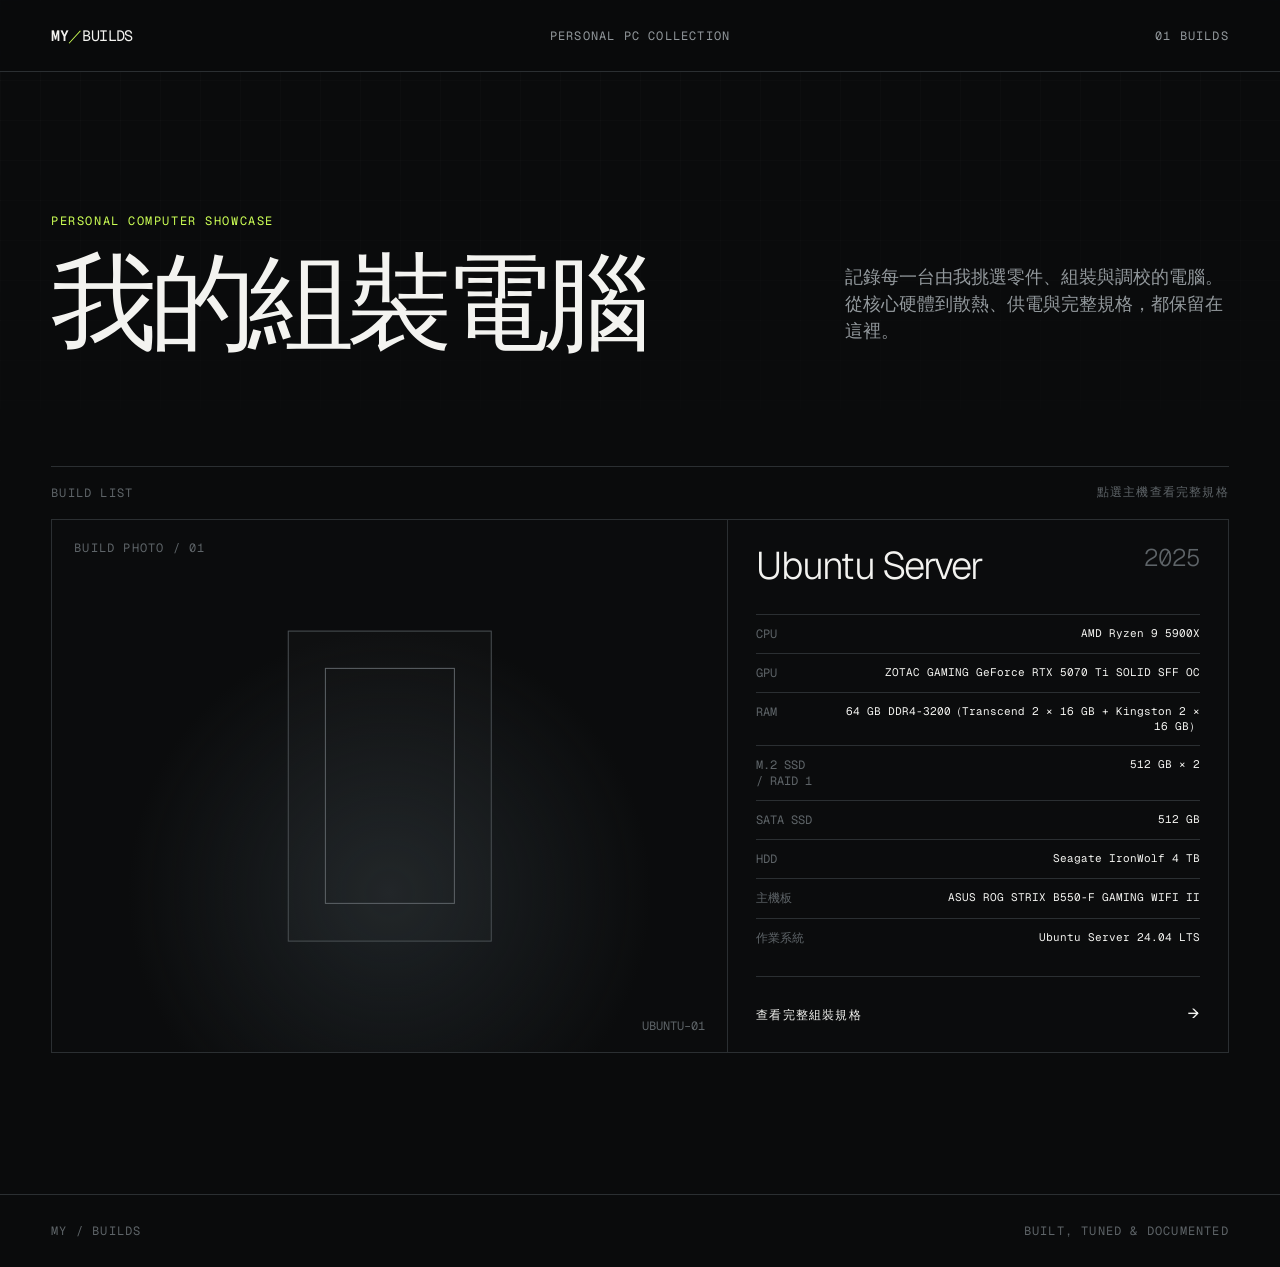
==== index.html @ 824e449a "feat: 建立 PC 硬體展示網站" ====
<!doctype html><html lang="zh-Hant"><head><meta charset="utf-8"><meta name="viewport" content="width=device-width,initial-scale=1"><meta name="theme-color" content="#0a0b0c"><title>MY BUILDS — 個人組裝電腦</title><link rel="preconnect" href="https://fonts.googleapis.com"><link rel="preconnect" href="https://fonts.gstatic.com" crossorigin><link href="https://fonts.googleapis.com/css2?family=Geist:wght@300;400;500;600&family=Geist+Mono:wght@300;400;500;600&display=swap" rel="stylesheet"><link rel="stylesheet" href="assets/css/styles.css?v=12"></head><body><a class="skip-link" href="#builds">跳至主內容</a><header class="site-header"><a class="brand" href="index.html"><b>MY</b><span>／</span>BUILDS</a><p>PERSONAL PC COLLECTION</p><span class="build-count" data-build-count></span></header><main><section class="home-intro"><div><p class="kicker">PERSONAL COMPUTER SHOWCASE</p><h1>我的組裝電腦</h1></div><p class="intro-copy">記錄每一台由我挑選零件、組裝與調校的電腦。從核心硬體到散熱、供電與完整規格，都保留在這裡。</p></section><section class="builds" id="builds" aria-label="我的主機"><header class="list-header"><span>BUILD LIST</span><span>點選主機查看完整規格</span></header><div class="build-grid" id="build-grid"></div></section></main><footer class="site-footer"><span>MY / BUILDS</span><span>BUILT, TUNED & DOCUMENTED</span></footer><script src="assets/js/data.js?v=12"></script><script src="assets/js/archive.js?v=12"></script></body></html>
---- assets/css/styles.css ----
@import url('https://fonts.googleapis.com/css2?family=Geist:wght@300;400;500;600&family=Geist+Mono:wght@300;400;500;600&display=swap');
:root{--bg:#0a0b0c;--panel:#101214;--panel-2:#15181b;--ink:#f3f3f0;--muted:#92989c;--dim:#5e6468;--line:#2b2f32;--line-hi:#4a5054;--lime:#ccff55;--sans:'Geist',Arial,sans-serif;--mono:'Geist Mono',monospace;--pad:clamp(20px,4vw,64px);--max:1540px}*{box-sizing:border-box}html{background:var(--bg);scroll-behavior:smooth}body{margin:0;background:var(--bg);color:var(--ink);font-family:var(--sans);font-size:18px;line-height:1.5;-webkit-font-smoothing:antialiased}body:before{content:"";position:fixed;inset:0;pointer-events:none;background-image:linear-gradient(rgba(255,255,255,.018) 1px,transparent 1px),linear-gradient(90deg,rgba(255,255,255,.018) 1px,transparent 1px);background-size:40px 40px;mask-image:linear-gradient(#000,transparent 65%)}a{color:inherit;text-decoration:none}button{font:inherit;color:inherit}.skip-link{position:fixed;top:-80px;left:16px;background:var(--ink);color:var(--bg);padding:12px;z-index:50}.skip-link:focus{top:16px}:focus-visible{outline:1px solid var(--lime);outline-offset:4px}.site-header,main,.site-footer{position:relative;z-index:1}.site-header{height:72px;padding:0 var(--pad);display:grid;grid-template-columns:1fr auto 1fr;align-items:center;border-bottom:1px solid var(--line);background:rgba(10,11,12,.93);backdrop-filter:blur(12px);position:sticky;top:0;z-index:20}.brand{font:400 15px/1 var(--mono);letter-spacing:-.04em}.brand b{font-weight:600}.brand span{color:var(--lime)}.site-header p,.build-count{margin:0;color:var(--muted);font:12px var(--mono);letter-spacing:.1em}.build-count{text-align:right}.home-intro{max-width:var(--max);margin:auto;padding:clamp(82px,11vw,170px) var(--pad) clamp(72px,9vw,136px);display:grid;grid-template-columns:1.3fr .7fr;align-items:end;gap:80px}.kicker{color:var(--lime);font:12px var(--mono);letter-spacing:.13em;margin:0 0 24px}.home-intro h1{font-size:clamp(54px,8.3vw,128px);line-height:.92;letter-spacing:-.07em;font-weight:300;margin:0}.intro-copy{color:var(--muted);max-width:34em;margin:0 0 7px;font-size:18px}.builds{max-width:var(--max);margin:auto;padding:0 var(--pad) clamp(100px,11vw,170px)}.list-header{height:54px;border-top:1px solid var(--line);border-bottom:1px solid var(--line);display:flex;align-items:center;justify-content:space-between;color:var(--dim);font:12px var(--mono);letter-spacing:.1em}.build-grid{display:grid;grid-template-columns:repeat(2,minmax(0,1fr));border-left:1px solid var(--line)}.build-grid[data-count="1"]{grid-template-columns:1fr}.build-grid[data-count="1"] .build-card{display:grid;grid-template-columns:1.15fr .85fr}.build-grid[data-count="1"] .build-visual{aspect-ratio:auto;border-bottom:0;border-right:1px solid var(--line)}.build-card{border-right:1px solid var(--line);border-bottom:1px solid var(--line);background:rgba(255,255,255,.006);transition:background .25s ease}.build-card:hover{background:var(--panel)}.build-visual{aspect-ratio:16/8.5;border-bottom:1px solid var(--line);position:relative;overflow:hidden;background:radial-gradient(circle at 50% 70%,#1e2326 0,transparent 52%)}.build-visual:before,.build-visual:after{content:"";position:absolute;left:50%;top:50%;transform:translate(-50%,-50%);border:1px solid var(--line-hi)}.build-visual:before{width:30%;height:58%;background:rgba(255,255,255,.015)}.build-visual:after{width:19%;height:44%;border-color:var(--dim)}.visual-label{position:absolute;left:22px;top:20px;color:var(--dim);font:12px var(--mono);letter-spacing:.1em}.visual-code{position:absolute;right:22px;bottom:18px;color:var(--dim);font:12px var(--mono)}.build-card:hover .build-visual:after{border-color:var(--lime)}.build-body{padding:26px 28px 28px}.build-top{display:grid;grid-template-columns:1fr auto;gap:24px;align-items:start}.build-top h2{font-size:clamp(27px,3vw,44px);line-height:1;letter-spacing:-.05em;font-weight:300;margin:0}.build-purpose{color:var(--muted);font-size:15px;margin:10px 0 0}.build-year{font:300 24px/1 var(--mono);color:var(--dim)}.quick-specs{margin:30px 0 0;border-top:1px solid var(--line)}.quick-spec{display:grid;grid-template-columns:58px 1fr;padding:11px 0;border-bottom:1px solid var(--line);gap:15px}.quick-spec:last-child{border-bottom:0}.quick-spec dt{color:var(--dim);font:12px var(--mono)}.quick-spec dd{margin:0;font:11px var(--mono);text-align:right}.view-build{height:48px;border-top:1px solid var(--line);display:flex;align-items:end;justify-content:space-between;margin-top:18px;padding-top:18px;font:12px var(--mono);letter-spacing:.1em}.view-build i{font-style:normal;font-size:18px;transition:.25s}.build-card:hover .view-build i{color:var(--lime);transform:translateX(5px)}.site-footer{padding:28px var(--pad);border-top:1px solid var(--line);display:flex;justify-content:space-between;color:var(--dim);font:12px var(--mono);letter-spacing:.1em}
/* detail */.detail-main{max-width:var(--max);margin:auto;padding:0 var(--pad)}.breadcrumb{height:58px;display:flex;gap:12px;align-items:center;color:var(--dim);font:12px var(--mono);border-bottom:1px solid var(--line)}.breadcrumb a:hover{color:var(--ink)}.build-hero{padding:clamp(52px,7vw,100px) 0 clamp(74px,9vw,138px);display:grid;grid-template-columns:minmax(0,1.15fr) minmax(360px,.85fr);gap:clamp(50px,7vw,110px);align-items:center}.hero-photo{aspect-ratio:4/3;border:1px solid var(--line);background:radial-gradient(circle at 50% 62%,#22282b 0,transparent 53%);position:relative;overflow:hidden}.hero-photo:before,.hero-photo:after{content:"";position:absolute;left:50%;top:50%;transform:translate(-50%,-50%);border:1px solid var(--line-hi)}.hero-photo:before{width:32%;height:59%;background:rgba(255,255,255,.014)}.hero-photo:after{width:21%;height:45%;border-color:var(--dim)}.hero-photo span{position:absolute;left:20px;top:18px;color:var(--dim);font:12px var(--mono)}.hero-info .record{color:var(--lime);font:12px var(--mono);letter-spacing:.12em}.hero-info h1{font-size:clamp(54px,7vw,104px);font-weight:300;line-height:.88;letter-spacing:-.07em;margin:25px 0 18px}.hero-purpose{color:var(--muted);font-size:16px;margin:0 0 44px}.hero-facts{border-top:1px solid var(--line)}.hero-fact{display:grid;grid-template-columns:76px 1fr;gap:20px;padding:14px 0;border-bottom:1px solid var(--line)}.hero-fact dt{color:var(--dim);font:12px var(--mono)}.hero-fact dd{font:12px var(--mono);margin:0;text-align:right}.content-section{padding:clamp(72px,8vw,120px) 0;border-top:1px solid var(--line)}.section-title{display:grid;grid-template-columns:26% 1fr;gap:30px;margin-bottom:50px}.section-title span{color:var(--lime);font:12px var(--mono);letter-spacing:.1em}.section-title h2{font-size:clamp(34px,4.7vw,66px);line-height:.95;letter-spacing:-.055em;font-weight:300;margin:0}.overview-grid{display:grid;grid-template-columns:repeat(4,1fr);border:1px solid var(--line)}.overview-card{min-height:170px;padding:24px;display:flex;flex-direction:column;justify-content:space-between;border-right:1px solid var(--line)}.overview-card:last-child{border:0}.overview-card label{color:var(--dim);font:12px var(--mono)}.overview-card strong{font:300 clamp(22px,2.4vw,36px)/1 var(--mono);letter-spacing:-.05em}.overview-card p{color:var(--muted);font-size:14px;margin:0}.carousel{display:grid;grid-auto-flow:column;grid-auto-columns:minmax(330px,44%);gap:14px;overflow-x:auto;scroll-snap-type:x mandatory;scrollbar-width:none;overscroll-behavior-x:contain}.carousel::-webkit-scrollbar{display:none}.part-card{min-height:360px;border:1px solid var(--line);background:var(--panel);padding:22px;scroll-snap-align:start;display:flex;flex-direction:column}.part-card .placeholder{flex:1;display:grid;place-items:center;color:var(--line-hi);font:300 clamp(44px,6vw,88px) var(--mono)}.part-card footer{border-top:1px solid var(--line);padding-top:16px;display:flex;justify-content:space-between}.part-card footer span:first-child{font-size:15px}.part-card footer span:last-child{color:var(--dim);font:12px var(--mono)}.carousel-actions{display:flex;justify-content:flex-end;gap:8px;margin-top:14px}.carousel-btn{width:48px;height:48px;background:transparent;border:1px solid var(--line);cursor:pointer}.carousel-btn:hover{border-color:var(--ink)}.system-grid{display:grid;grid-template-columns:repeat(3,1fr);border-top:1px solid var(--line)}.system-card{padding:26px 28px 40px 0;border-bottom:1px solid var(--line)}.system-card:not(:nth-child(3n)){border-right:1px solid var(--line);padding-right:28px}.system-card:not(:nth-child(3n+1)){padding-left:28px}.system-card .num{color:var(--dim);font:12px var(--mono)}.system-card h3{font-size:24px;font-weight:400;margin:46px 0 14px}.system-card>p{color:var(--muted);font-size:15px;min-height:40px}.system-card dl{margin:24px 0 0}.system-card dl div{display:flex;justify-content:space-between;gap:14px;padding:11px 0;border-top:1px solid var(--line);font:12px var(--mono)}.system-card dt{color:var(--dim)}.system-card dd{margin:0;text-align:right}.spec-table{border-top:1px solid var(--line)}.spec-group{display:grid;grid-template-columns:22% 78%;border-bottom:1px solid var(--line)}.spec-group h3{margin:0;padding:24px 18px 24px 0;color:var(--lime);font:500 14px var(--mono);letter-spacing:.08em}.spec-rows{border-left:1px solid var(--line)}.spec-row{display:grid;grid-template-columns:34% 66%;min-height:54px;border-bottom:1px solid var(--line)}.spec-row:last-child{border-bottom:0}.spec-row dt,.spec-row dd{margin:0;padding:16px 20px}.spec-row dt{color:var(--muted);font-size:16px}.spec-row dd{border-left:1px solid var(--line);font:15px/1.55 var(--mono)}
.reveal{animation:fade-up .65s cubic-bezier(.2,.7,.1,1) both}@keyframes fade-up{from{opacity:0;transform:translateY(12px)}to{opacity:1;transform:none}}@media(prefers-reduced-motion:reduce){html{scroll-behavior:auto}*,*:before,*:after{animation-duration:.01ms!important;transition-duration:.01ms!important}}
@media(max-width:900px){.home-intro{grid-template-columns:1fr;gap:38px}.build-hero{grid-template-columns:1fr}.hero-photo{order:2}.hero-info{order:1}.overview-grid{grid-template-columns:1fr 1fr}.overview-card:nth-child(2){border-right:0}.overview-card:nth-child(-n+2){border-bottom:1px solid var(--line)}.section-title{grid-template-columns:1fr}.system-grid{grid-template-columns:1fr}.system-card,.system-card:not(:nth-child(3n)),.system-card:not(:nth-child(3n+1)){padding:26px 0 38px;border-right:0}.spec-group{grid-template-columns:1fr}.spec-group h3{padding-bottom:14px}.spec-rows{border-left:0}.carousel{grid-auto-columns:72%}}
@media(max-width:640px){:root{--pad:20px}.site-header{height:62px;grid-template-columns:1fr auto}.site-header p{display:none}.home-intro{padding-top:72px;padding-bottom:68px}.home-intro h1{font-size:clamp(48px,15vw,68px)}.intro-copy{font-size:14px}.list-header span:last-child{display:none}.build-grid{grid-template-columns:1fr}.build-grid[data-count="1"] .build-card{display:block}.build-grid[data-count="1"] .build-visual{aspect-ratio:16/9;border-right:0;border-bottom:1px solid var(--line)}.build-visual{aspect-ratio:16/9}.build-body{padding:22px 20px 24px}.build-top h2{font-size:34px}.site-footer{padding-inline:20px}.detail-main{padding:0 20px}.build-hero{padding-top:54px;gap:52px}.hero-info h1{font-size:clamp(52px,16vw,76px)}.hero-photo{aspect-ratio:1/1}.section-title{margin-bottom:36px}.content-section{padding:70px 0}.overview-grid{grid-template-columns:1fr}.overview-card,.overview-card:nth-child(2){border-right:0;border-bottom:1px solid var(--line);min-height:140px}.overview-card:last-child{border-bottom:0}.carousel{grid-auto-columns:88%}.part-card{min-height:310px}.spec-row{grid-template-columns:42% 58%}.spec-row dt,.spec-row dd{padding:14px 9px;font-size:10px}}
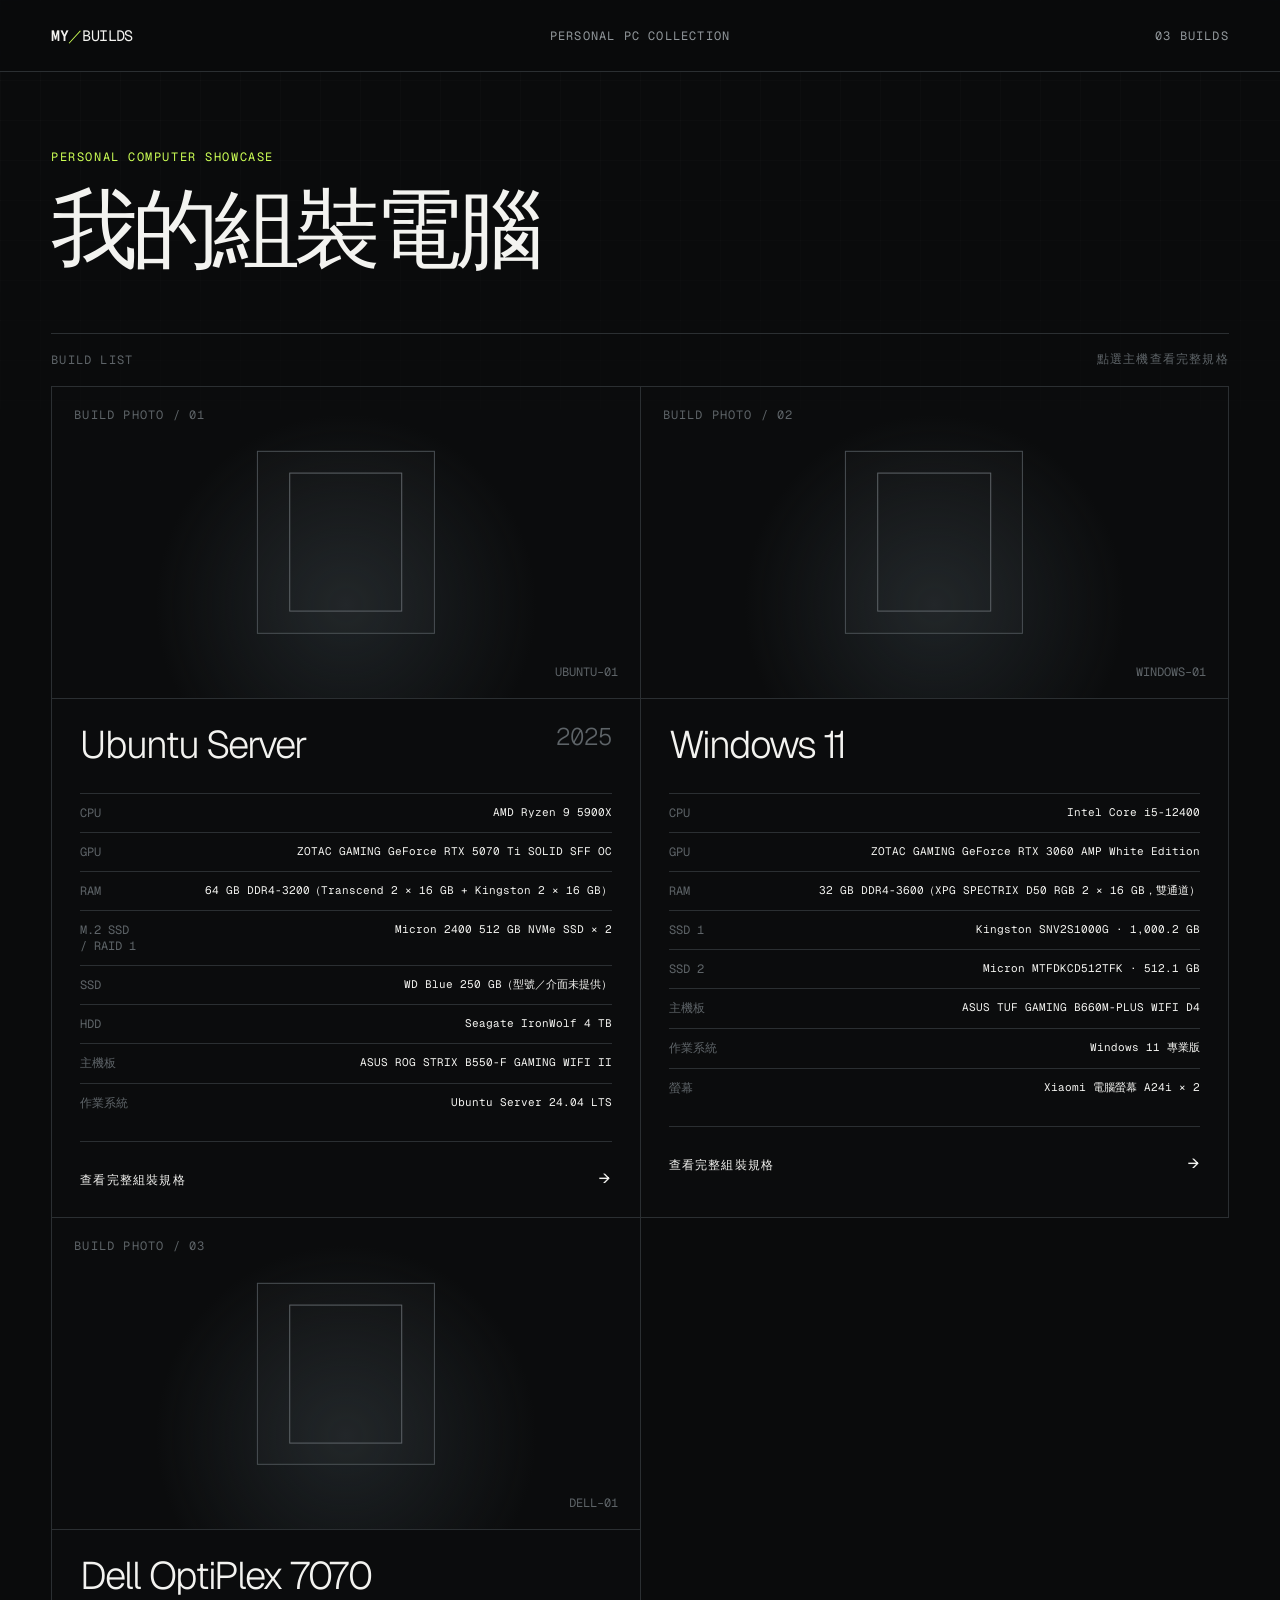
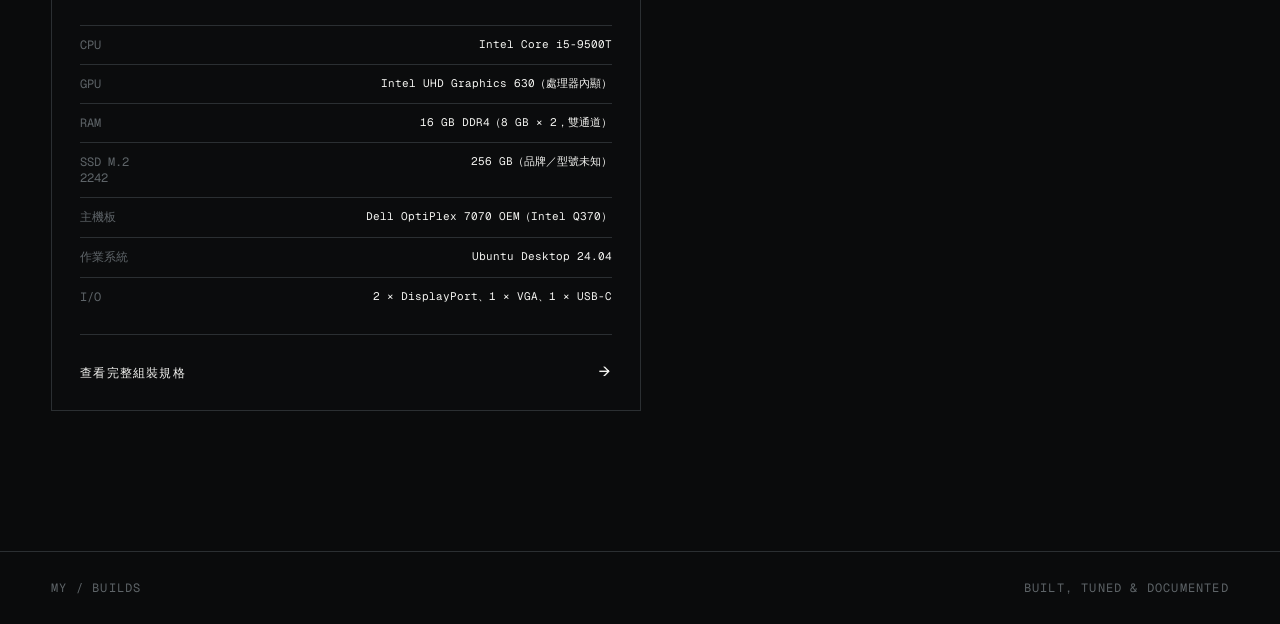
==== commit ad791d92: "feat: 加入電腦配置版本歷程" ====
--- a/index.html
+++ b/index.html
@@ -1 +1 @@
-<!doctype html><html lang="zh-Hant"><head><meta charset="utf-8"><meta name="viewport" content="width=device-width,initial-scale=1"><meta name="theme-color" content="#0a0b0c"><title>MY BUILDS — 個人組裝電腦</title><link rel="preconnect" href="https://fonts.googleapis.com"><link rel="preconnect" href="https://fonts.gstatic.com" crossorigin><link href="https://fonts.googleapis.com/css2?family=Geist:wght@300;400;500;600&family=Geist+Mono:wght@300;400;500;600&display=swap" rel="stylesheet"><link rel="stylesheet" href="assets/css/styles.css?v=12"></head><body><a class="skip-link" href="#builds">跳至主內容</a><header class="site-header"><a class="brand" href="index.html"><b>MY</b><span>／</span>BUILDS</a><p>PERSONAL PC COLLECTION</p><span class="build-count" data-build-count></span></header><main><section class="home-intro"><div><p class="kicker">PERSONAL COMPUTER SHOWCASE</p><h1>我的組裝電腦</h1></div><p class="intro-copy">記錄每一台由我挑選零件、組裝與調校的電腦。從核心硬體到散熱、供電與完整規格，都保留在這裡。</p></section><section class="builds" id="builds" aria-label="我的主機"><header class="list-header"><span>BUILD LIST</span><span>點選主機查看完整規格</span></header><div class="build-grid" id="build-grid"></div></section></main><footer class="site-footer"><span>MY / BUILDS</span><span>BUILT, TUNED & DOCUMENTED</span></footer><script src="assets/js/data.js?v=12"></script><script src="assets/js/archive.js?v=12"></script></body></html>+<!doctype html><html lang="zh-Hant"><head><meta charset="utf-8"><meta name="viewport" content="width=device-width,initial-scale=1"><meta name="theme-color" content="#0a0b0c"><title>MY BUILDS — 個人組裝電腦</title><link rel="preconnect" href="https://fonts.googleapis.com"><link rel="preconnect" href="https://fonts.gstatic.com" crossorigin><link href="https://fonts.googleapis.com/css2?family=Geist:wght@300;400;500;600&family=Geist+Mono:wght@300;400;500;600&display=swap" rel="stylesheet"><link rel="stylesheet" href="assets/css/styles.css?v=16"></head><body><a class="skip-link" href="#builds">跳至主內容</a><header class="site-header"><a class="brand" href="index.html"><b>MY</b><span>／</span>BUILDS</a><p>PERSONAL PC COLLECTION</p><span class="build-count" data-build-count></span></header><main><section class="home-intro"><div><p class="kicker">PERSONAL COMPUTER SHOWCASE</p><h1>我的組裝電腦</h1></div></section><section class="builds" id="builds" aria-label="我的主機"><header class="list-header"><span>BUILD LIST</span><span>點選主機查看完整規格</span></header><div class="build-grid" id="build-grid"></div></section></main><footer class="site-footer"><span>MY / BUILDS</span><span>BUILT, TUNED & DOCUMENTED</span></footer><script src="assets/js/data.js?v=24"></script><script src="assets/js/archive.js?v=16"></script></body></html>
--- a/assets/css/styles.css
+++ b/assets/css/styles.css
@@ -3,4 +3,14 @@
 /* detail */.detail-main{max-width:var(--max);margin:auto;padding:0 var(--pad)}.breadcrumb{height:58px;display:flex;gap:12px;align-items:center;color:var(--dim);font:12px var(--mono);border-bottom:1px solid var(--line)}.breadcrumb a:hover{color:var(--ink)}.build-hero{padding:clamp(52px,7vw,100px) 0 clamp(74px,9vw,138px);display:grid;grid-template-columns:minmax(0,1.15fr) minmax(360px,.85fr);gap:clamp(50px,7vw,110px);align-items:center}.hero-photo{aspect-ratio:4/3;border:1px solid var(--line);background:radial-gradient(circle at 50% 62%,#22282b 0,transparent 53%);position:relative;overflow:hidden}.hero-photo:before,.hero-photo:after{content:"";position:absolute;left:50%;top:50%;transform:translate(-50%,-50%);border:1px solid var(--line-hi)}.hero-photo:before{width:32%;height:59%;background:rgba(255,255,255,.014)}.hero-photo:after{width:21%;height:45%;border-color:var(--dim)}.hero-photo span{position:absolute;left:20px;top:18px;color:var(--dim);font:12px var(--mono)}.hero-info .record{color:var(--lime);font:12px var(--mono);letter-spacing:.12em}.hero-info h1{font-size:clamp(54px,7vw,104px);font-weight:300;line-height:.88;letter-spacing:-.07em;margin:25px 0 18px}.hero-purpose{color:var(--muted);font-size:16px;margin:0 0 44px}.hero-facts{border-top:1px solid var(--line)}.hero-fact{display:grid;grid-template-columns:76px 1fr;gap:20px;padding:14px 0;border-bottom:1px solid var(--line)}.hero-fact dt{color:var(--dim);font:12px var(--mono)}.hero-fact dd{font:12px var(--mono);margin:0;text-align:right}.content-section{padding:clamp(72px,8vw,120px) 0;border-top:1px solid var(--line)}.section-title{display:grid;grid-template-columns:26% 1fr;gap:30px;margin-bottom:50px}.section-title span{color:var(--lime);font:12px var(--mono);letter-spacing:.1em}.section-title h2{font-size:clamp(34px,4.7vw,66px);line-height:.95;letter-spacing:-.055em;font-weight:300;margin:0}.overview-grid{display:grid;grid-template-columns:repeat(4,1fr);border:1px solid var(--line)}.overview-card{min-height:170px;padding:24px;display:flex;flex-direction:column;justify-content:space-between;border-right:1px solid var(--line)}.overview-card:last-child{border:0}.overview-card label{color:var(--dim);font:12px var(--mono)}.overview-card strong{font:300 clamp(22px,2.4vw,36px)/1 var(--mono);letter-spacing:-.05em}.overview-card p{color:var(--muted);font-size:14px;margin:0}.carousel{display:grid;grid-auto-flow:column;grid-auto-columns:minmax(330px,44%);gap:14px;overflow-x:auto;scroll-snap-type:x mandatory;scrollbar-width:none;overscroll-behavior-x:contain}.carousel::-webkit-scrollbar{display:none}.part-card{min-height:360px;border:1px solid var(--line);background:var(--panel);padding:22px;scroll-snap-align:start;display:flex;flex-direction:column}.part-card .placeholder{flex:1;display:grid;place-items:center;color:var(--line-hi);font:300 clamp(44px,6vw,88px) var(--mono)}.part-card footer{border-top:1px solid var(--line);padding-top:16px;display:flex;justify-content:space-between}.part-card footer span:first-child{font-size:15px}.part-card footer span:last-child{color:var(--dim);font:12px var(--mono)}.carousel-actions{display:flex;justify-content:flex-end;gap:8px;margin-top:14px}.carousel-btn{width:48px;height:48px;background:transparent;border:1px solid var(--line);cursor:pointer}.carousel-btn:hover{border-color:var(--ink)}.system-grid{display:grid;grid-template-columns:repeat(3,1fr);border-top:1px solid var(--line)}.system-card{padding:26px 28px 40px 0;border-bottom:1px solid var(--line)}.system-card:not(:nth-child(3n)){border-right:1px solid var(--line);padding-right:28px}.system-card:not(:nth-child(3n+1)){padding-left:28px}.system-card .num{color:var(--dim);font:12px var(--mono)}.system-card h3{font-size:24px;font-weight:400;margin:46px 0 14px}.system-card>p{color:var(--muted);font-size:15px;min-height:40px}.system-card dl{margin:24px 0 0}.system-card dl div{display:flex;justify-content:space-between;gap:14px;padding:11px 0;border-top:1px solid var(--line);font:12px var(--mono)}.system-card dt{color:var(--dim)}.system-card dd{margin:0;text-align:right}.spec-table{border-top:1px solid var(--line)}.spec-group{display:grid;grid-template-columns:22% 78%;border-bottom:1px solid var(--line)}.spec-group h3{margin:0;padding:24px 18px 24px 0;color:var(--lime);font:500 14px var(--mono);letter-spacing:.08em}.spec-rows{border-left:1px solid var(--line)}.spec-row{display:grid;grid-template-columns:34% 66%;min-height:54px;border-bottom:1px solid var(--line)}.spec-row:last-child{border-bottom:0}.spec-row dt,.spec-row dd{margin:0;padding:16px 20px}.spec-row dt{color:var(--muted);font-size:16px}.spec-row dd{border-left:1px solid var(--line);font:15px/1.55 var(--mono)}
 .reveal{animation:fade-up .65s cubic-bezier(.2,.7,.1,1) both}@keyframes fade-up{from{opacity:0;transform:translateY(12px)}to{opacity:1;transform:none}}@media(prefers-reduced-motion:reduce){html{scroll-behavior:auto}*,*:before,*:after{animation-duration:.01ms!important;transition-duration:.01ms!important}}
 @media(max-width:900px){.home-intro{grid-template-columns:1fr;gap:38px}.build-hero{grid-template-columns:1fr}.hero-photo{order:2}.hero-info{order:1}.overview-grid{grid-template-columns:1fr 1fr}.overview-card:nth-child(2){border-right:0}.overview-card:nth-child(-n+2){border-bottom:1px solid var(--line)}.section-title{grid-template-columns:1fr}.system-grid{grid-template-columns:1fr}.system-card,.system-card:not(:nth-child(3n)),.system-card:not(:nth-child(3n+1)){padding:26px 0 38px;border-right:0}.spec-group{grid-template-columns:1fr}.spec-group h3{padding-bottom:14px}.spec-rows{border-left:0}.carousel{grid-auto-columns:72%}}
-@media(max-width:640px){:root{--pad:20px}.site-header{height:62px;grid-template-columns:1fr auto}.site-header p{display:none}.home-intro{padding-top:72px;padding-bottom:68px}.home-intro h1{font-size:clamp(48px,15vw,68px)}.intro-copy{font-size:14px}.list-header span:last-child{display:none}.build-grid{grid-template-columns:1fr}.build-grid[data-count="1"] .build-card{display:block}.build-grid[data-count="1"] .build-visual{aspect-ratio:16/9;border-right:0;border-bottom:1px solid var(--line)}.build-visual{aspect-ratio:16/9}.build-body{padding:22px 20px 24px}.build-top h2{font-size:34px}.site-footer{padding-inline:20px}.detail-main{padding:0 20px}.build-hero{padding-top:54px;gap:52px}.hero-info h1{font-size:clamp(52px,16vw,76px)}.hero-photo{aspect-ratio:1/1}.section-title{margin-bottom:36px}.content-section{padding:70px 0}.overview-grid{grid-template-columns:1fr}.overview-card,.overview-card:nth-child(2){border-right:0;border-bottom:1px solid var(--line);min-height:140px}.overview-card:last-child{border-bottom:0}.carousel{grid-auto-columns:88%}.part-card{min-height:310px}.spec-row{grid-template-columns:42% 58%}.spec-row dt,.spec-row dd{padding:14px 9px;font-size:10px}}
+@media(max-width:640px){:root{--pad:20px}.site-header{height:62px;grid-template-columns:1fr auto}.site-header p{display:none}.home-intro{padding-top:72px;padding-bottom:68px}.home-intro h1{font-size:clamp(44px,13vw,60px)}.intro-copy{font-size:14px}.list-header span:last-child{display:none}.build-grid{grid-template-columns:1fr}.build-grid[data-count="1"] .build-card{display:block}.build-grid[data-count="1"] .build-visual{aspect-ratio:16/9;border-right:0;border-bottom:1px solid var(--line)}.build-visual{aspect-ratio:16/9}.build-body{padding:22px 20px 24px}.build-top h2{font-size:34px}.site-footer{padding-inline:20px}.detail-main{padding:0 20px}.build-hero{padding-top:54px;gap:52px}.hero-info h1{font-size:clamp(52px,16vw,76px)}.hero-photo{aspect-ratio:1/1}.section-title{margin-bottom:36px}.content-section{padding:70px 0}.overview-grid{grid-template-columns:1fr}.overview-card,.overview-card:nth-child(2){border-right:0;border-bottom:1px solid var(--line);min-height:140px}.overview-card:last-child{border-bottom:0}.carousel{grid-auto-columns:88%}.part-card{min-height:310px}.spec-row{grid-template-columns:42% 58%}.spec-row dt,.spec-row dd{padding:14px 9px;font-size:10px}}
+
+@media(min-width:641px){.home-intro{grid-template-columns:1fr}.home-intro h1{font-size:clamp(48px,6.8vw,104px)}}
+
+@media(min-width:901px){.build-hero{height:calc(100svh - 130px);padding:24px 0;grid-template-columns:minmax(0,1.15fr) minmax(360px,.85fr);gap:clamp(32px,5vw,80px)}.hero-photo{height:100%;aspect-ratio:auto}.hero-info h1{font-size:clamp(42px,6vw,88px)}.hero-fact{padding:clamp(7px,1.1svh,12px) 0}}
+@media(max-width:900px){.build-hero{height:auto;min-height:0;padding:0;gap:0}.hero-photo,.hero-info{width:100%;min-height:100svh}.hero-photo{order:1;aspect-ratio:auto}.hero-info{order:2;display:flex;flex-direction:column;justify-content:center;padding:clamp(24px,5svh,48px) 0}.hero-info h1{font-size:clamp(52px,12vw,76px)}.hero-fact{padding:clamp(8px,1.2svh,12px) 0}}
+@media(min-width:641px){.home-intro{padding-top:clamp(48px,6vw,88px);padding-bottom:clamp(40px,5vw,72px)}}
+@media(max-width:640px){.home-intro{padding-top:48px;padding-bottom:44px}}
+.version-select{justify-self:end;max-width:min(32vw,260px);height:36px;padding:0 30px 0 12px;border:1px solid var(--line);background:var(--panel);color:var(--ink);font:12px var(--mono)}
+.version-note{margin:10px 0 -8px;color:var(--muted);font:11px/1.5 var(--mono)}
+@media(max-width:640px){.version-select{max-width:42vw;padding-inline:8px;font-size:10px}}
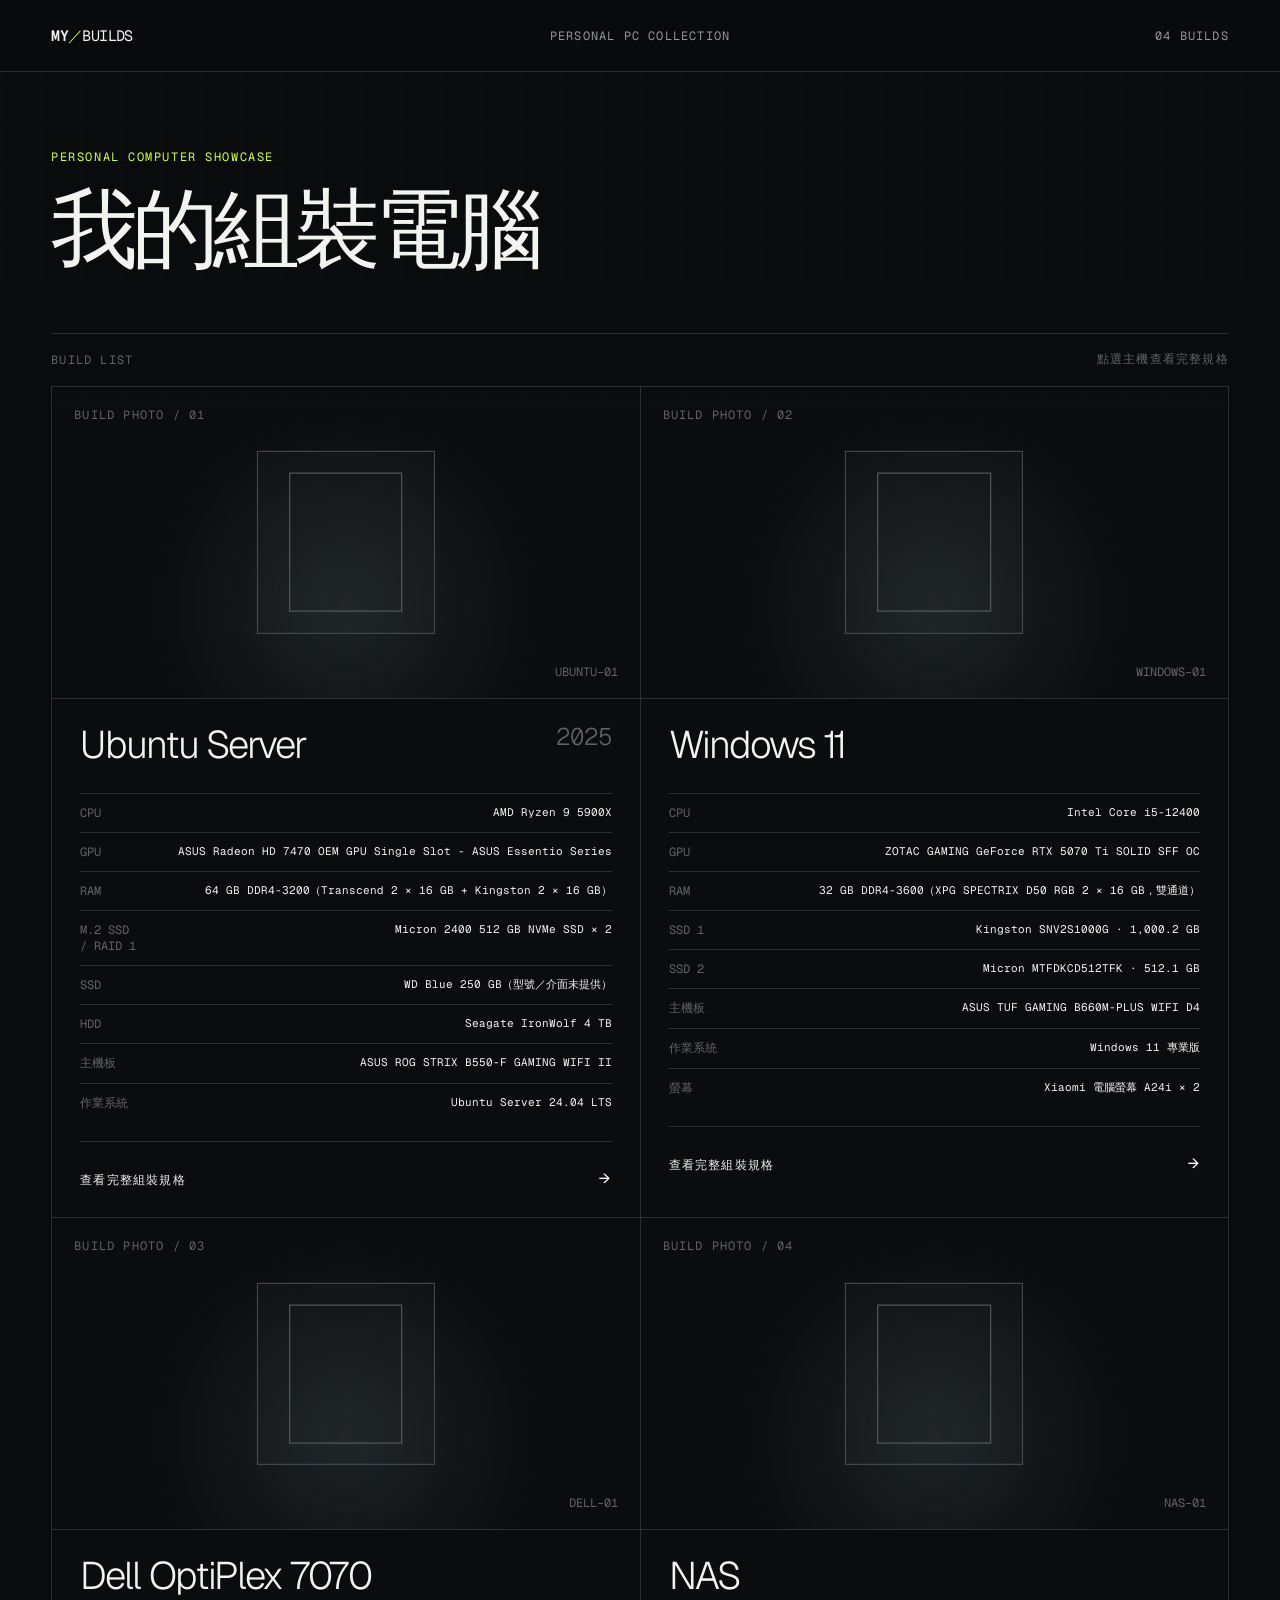
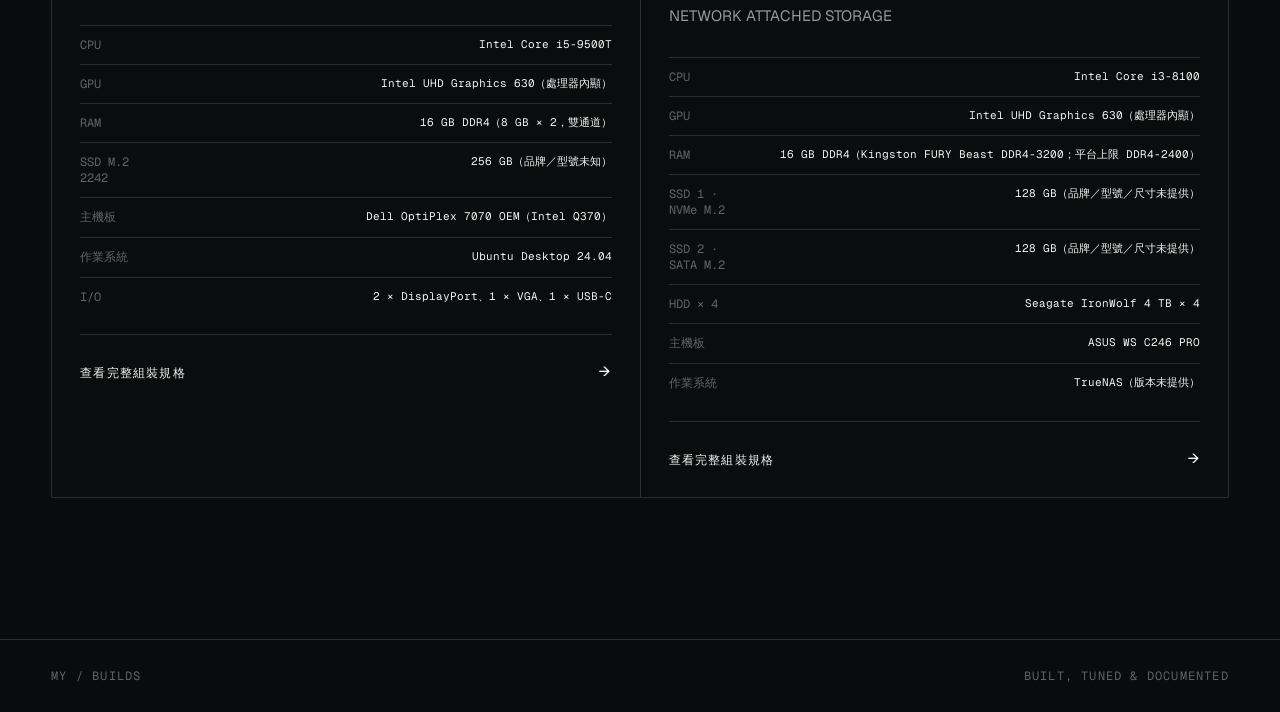
==== commit 237dc97b: "feat: 更新主機配置與加入 NAS" ====
--- a/index.html
+++ b/index.html
@@ -1 +1 @@
-<!doctype html><html lang="zh-Hant"><head><meta charset="utf-8"><meta name="viewport" content="width=device-width,initial-scale=1"><meta name="theme-color" content="#0a0b0c"><title>MY BUILDS — 個人組裝電腦</title><link rel="preconnect" href="https://fonts.googleapis.com"><link rel="preconnect" href="https://fonts.gstatic.com" crossorigin><link href="https://fonts.googleapis.com/css2?family=Geist:wght@300;400;500;600&family=Geist+Mono:wght@300;400;500;600&display=swap" rel="stylesheet"><link rel="stylesheet" href="assets/css/styles.css?v=16"></head><body><a class="skip-link" href="#builds">跳至主內容</a><header class="site-header"><a class="brand" href="index.html"><b>MY</b><span>／</span>BUILDS</a><p>PERSONAL PC COLLECTION</p><span class="build-count" data-build-count></span></header><main><section class="home-intro"><div><p class="kicker">PERSONAL COMPUTER SHOWCASE</p><h1>我的組裝電腦</h1></div></section><section class="builds" id="builds" aria-label="我的主機"><header class="list-header"><span>BUILD LIST</span><span>點選主機查看完整規格</span></header><div class="build-grid" id="build-grid"></div></section></main><footer class="site-footer"><span>MY / BUILDS</span><span>BUILT, TUNED & DOCUMENTED</span></footer><script src="assets/js/data.js?v=24"></script><script src="assets/js/archive.js?v=16"></script></body></html>
+<!doctype html><html lang="zh-Hant"><head><meta charset="utf-8"><meta name="viewport" content="width=device-width,initial-scale=1"><meta name="theme-color" content="#0a0b0c"><title>MY BUILDS — 個人組裝電腦</title><link rel="preconnect" href="https://fonts.googleapis.com"><link rel="preconnect" href="https://fonts.gstatic.com" crossorigin><link href="https://fonts.googleapis.com/css2?family=Geist:wght@300;400;500;600&family=Geist+Mono:wght@300;400;500;600&display=swap" rel="stylesheet"><link rel="stylesheet" href="assets/css/styles.css?v=16"></head><body><a class="skip-link" href="#builds">跳至主內容</a><header class="site-header"><a class="brand" href="index.html"><b>MY</b><span>／</span>BUILDS</a><p>PERSONAL PC COLLECTION</p><span class="build-count" data-build-count></span></header><main><section class="home-intro"><div><p class="kicker">PERSONAL COMPUTER SHOWCASE</p><h1>我的組裝電腦</h1></div></section><section class="builds" id="builds" aria-label="我的主機"><header class="list-header"><span>BUILD LIST</span><span>點選主機查看完整規格</span></header><div class="build-grid" id="build-grid"></div></section></main><footer class="site-footer"><span>MY / BUILDS</span><span>BUILT, TUNED & DOCUMENTED</span></footer><script src="assets/js/data.js?v=31"></script><script src="assets/js/archive.js?v=16"></script></body></html>
